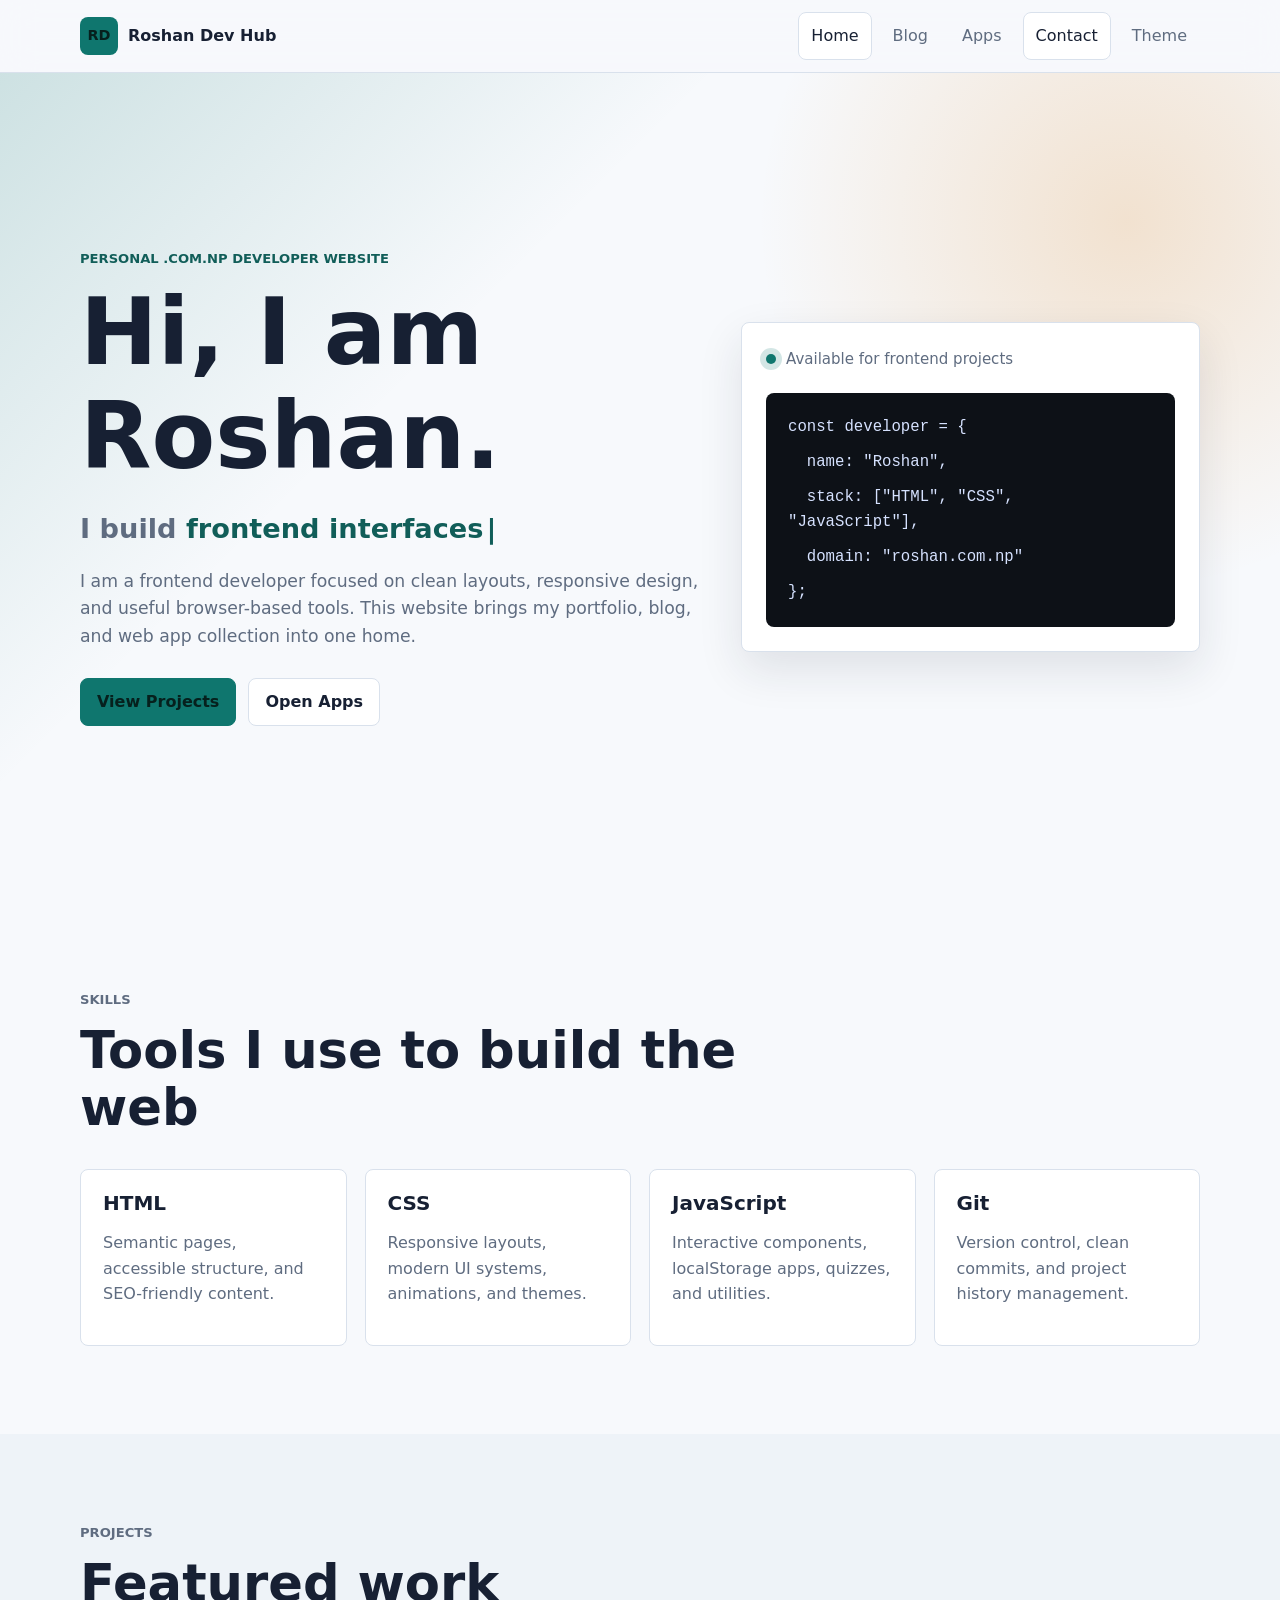
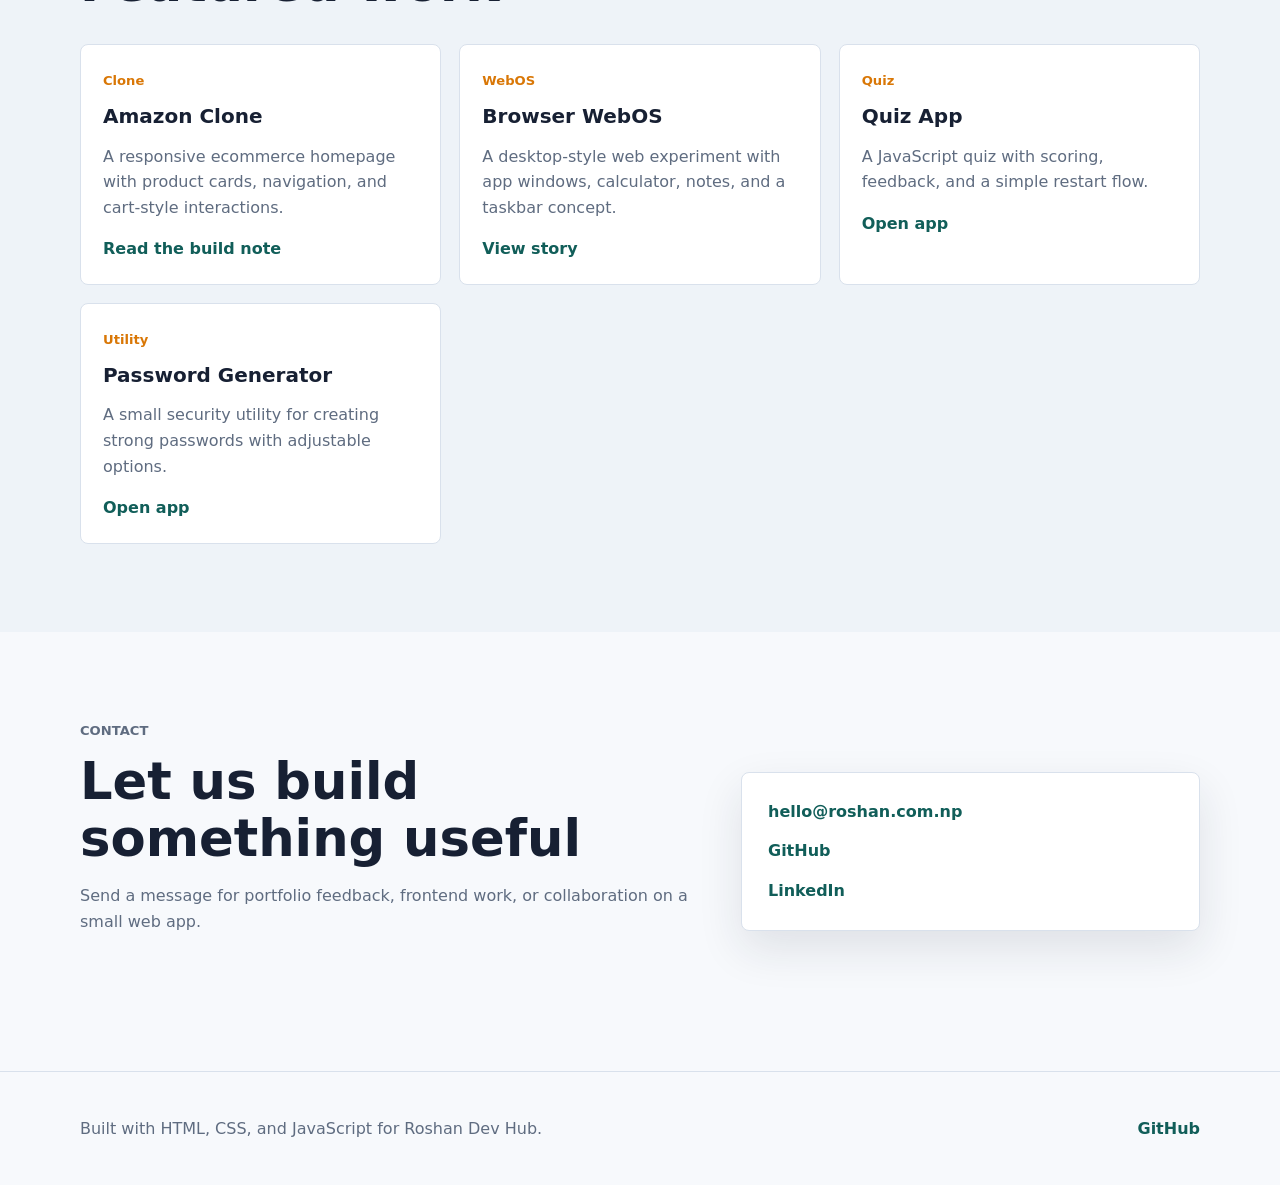
==== index.html @ 17393576 "Fix quiz answer flow" ====
<!DOCTYPE html>
<html lang="en">
<head>
  <meta charset="UTF-8">
  <meta name="viewport" content="width=device-width, initial-scale=1.0">
  <title>Roshan Dev Hub | Frontend Developer</title>
  <meta name="description" content="Roshan Dev Hub is a personal portfolio, developer blog, and mini web apps collection for a .com.np personal domain.">
  <link rel="stylesheet" href="style.css">
</head>
<body data-page="home">
  <header class="site-header">
    <nav class="nav container" aria-label="Main navigation">
      <a class="brand" href="index.html" aria-label="Roshan Dev Hub home">
        <span class="brand-mark">RD</span>
        <span>Roshan Dev Hub</span>
      </a>
      <button class="nav-toggle" type="button" aria-label="Open navigation" aria-expanded="false">Menu</button>
      <div class="nav-links" id="navLinks">
        <a href="index.html">Home</a>
        <a href="blog/index.html">Blog</a>
        <a href="apps/index.html">Apps</a>
        <a href="#contact">Contact</a>
        <button class="theme-toggle" type="button" aria-label="Toggle color theme">Theme</button>
      </div>
    </nav>
  </header>

  <main>
    <section class="hero section">
      <div class="container hero-grid">
        <div class="hero-copy reveal">
          <p class="eyebrow">Personal .com.np developer website</p>
          <h1>Hi, I am Roshan.</h1>
          <p class="hero-title">I build <span class="typing-text" data-words="frontend interfaces,JavaScript projects,mini web apps,developer tools"></span></p>
          <p class="hero-intro">
            I am a frontend developer focused on clean layouts, responsive design, and useful browser-based tools. This website brings my portfolio, blog, and web app collection into one home.
          </p>
          <div class="hero-actions">
            <a class="button primary" href="#projects">View Projects</a>
            <a class="button secondary" href="apps/index.html">Open Apps</a>
          </div>
        </div>
        <div class="profile-panel reveal" aria-label="Developer profile summary">
          <div class="status-row">
            <span class="status-dot"></span>
            Available for frontend projects
          </div>
          <div class="code-card">
            <span>const developer = {</span>
            <span>&nbsp;&nbsp;name: "Roshan",</span>
            <span>&nbsp;&nbsp;stack: ["HTML", "CSS", "JavaScript"],</span>
            <span>&nbsp;&nbsp;domain: "roshan.com.np"</span>
            <span>};</span>
          </div>
        </div>
      </div>
    </section>

    <section class="section" id="skills">
      <div class="container">
        <div class="section-heading reveal">
          <p class="eyebrow">Skills</p>
          <h2>Tools I use to build the web</h2>
        </div>
        <div class="skills-grid">
          <article class="skill-card reveal">
            <h3>HTML</h3>
            <p>Semantic pages, accessible structure, and SEO-friendly content.</p>
          </article>
          <article class="skill-card reveal">
            <h3>CSS</h3>
            <p>Responsive layouts, modern UI systems, animations, and themes.</p>
          </article>
          <article class="skill-card reveal">
            <h3>JavaScript</h3>
            <p>Interactive components, localStorage apps, quizzes, and utilities.</p>
          </article>
          <article class="skill-card reveal">
            <h3>Git</h3>
            <p>Version control, clean commits, and project history management.</p>
          </article>
        </div>
      </div>
    </section>

    <section class="section muted" id="projects">
      <div class="container">
        <div class="section-heading reveal">
          <p class="eyebrow">Projects</p>
          <h2>Featured work</h2>
        </div>
        <div class="card-grid">
          <article class="project-card reveal">
            <span class="project-tag">Clone</span>
            <h3>Amazon Clone</h3>
            <p>A responsive ecommerce homepage with product cards, navigation, and cart-style interactions.</p>
            <a href="blog/building-my-amazon-clone.html">Read the build note</a>
          </article>
          <article class="project-card reveal">
            <span class="project-tag">WebOS</span>
            <h3>Browser WebOS</h3>
            <p>A desktop-style web experiment with app windows, calculator, notes, and a taskbar concept.</p>
            <a href="blog/my-first-webos-project.html">View story</a>
          </article>
          <article class="project-card reveal">
            <span class="project-tag">Quiz</span>
            <h3>Quiz App</h3>
            <p>A JavaScript quiz with scoring, feedback, and a simple restart flow.</p>
            <a href="apps/quiz.html">Open app</a>
          </article>
          <article class="project-card reveal">
            <span class="project-tag">Utility</span>
            <h3>Password Generator</h3>
            <p>A small security utility for creating strong passwords with adjustable options.</p>
            <a href="apps/password.html">Open app</a>
          </article>
        </div>
      </div>
    </section>

    <section class="section" id="contact">
      <div class="container contact-layout">
        <div class="section-heading reveal">
          <p class="eyebrow">Contact</p>
          <h2>Let us build something useful</h2>
          <p>Send a message for portfolio feedback, frontend work, or collaboration on a small web app.</p>
        </div>
        <div class="contact-card reveal">
          <a href="mailto:hello@roshan.com.np">hello@roshan.com.np</a>
          <a href="https://github.com/" target="_blank" rel="noreferrer">GitHub</a>
          <a href="https://www.linkedin.com/" target="_blank" rel="noreferrer">LinkedIn</a>
        </div>
      </div>
    </section>
  </main>

  <footer class="site-footer">
    <div class="container footer-inner">
      <p>Built with HTML, CSS, and JavaScript for Roshan Dev Hub.</p>
      <a href="https://github.com/" target="_blank" rel="noreferrer">GitHub</a>
    </div>
  </footer>

  <script src="script.js"></script>
</body>
</html>
---- style.css ----
:root {
  --bg: #f7f9fc;
  --surface: #ffffff;
  --surface-2: #eef3f8;
  --text: #172033;
  --muted: #5f6c80;
  --border: #d9e1ec;
  --primary: #0f766e;
  --primary-strong: #115e59;
  --accent: #d97706;
  --shadow: 0 18px 45px rgba(23, 32, 51, 0.11);
  --radius: 8px;
  --max-width: 1120px;
}

[data-theme="dark"] {
  --bg: #10151c;
  --surface: #151c26;
  --surface-2: #1d2633;
  --text: #f4f7fb;
  --muted: #a7b3c4;
  --border: #2b3746;
  --primary: #2dd4bf;
  --primary-strong: #5eead4;
  --accent: #f59e0b;
  --shadow: 0 18px 45px rgba(0, 0, 0, 0.32);
}

* {
  box-sizing: border-box;
}

html {
  scroll-behavior: smooth;
}

body {
  margin: 0;
  background: var(--bg);
  color: var(--text);
  font-family: Inter, ui-sans-serif, system-ui, -apple-system, BlinkMacSystemFont, "Segoe UI", Arial, sans-serif;
  line-height: 1.6;
}

a {
  color: inherit;
  text-decoration: none;
}

button,
input,
textarea,
select {
  font: inherit;
}

.container {
  width: min(100% - 32px, var(--max-width));
  margin-inline: auto;
}

.site-header {
  position: sticky;
  top: 0;
  z-index: 20;
  background: color-mix(in srgb, var(--bg) 86%, transparent);
  border-bottom: 1px solid var(--border);
  backdrop-filter: blur(16px);
}

.nav {
  min-height: 72px;
  display: flex;
  align-items: center;
  justify-content: space-between;
  gap: 24px;
}

.brand,
.nav-links,
.footer-inner,
.hero-actions,
.status-row,
.app-actions {
  display: flex;
  align-items: center;
}

.brand {
  gap: 10px;
  font-weight: 800;
}

.brand-mark {
  display: grid;
  place-items: center;
  width: 38px;
  height: 38px;
  border-radius: var(--radius);
  background: var(--primary);
  color: #06201d;
  font-size: 0.9rem;
}

.nav-links {
  gap: 8px;
}

.nav-links a,
.theme-toggle,
.nav-toggle {
  border: 1px solid transparent;
  border-radius: var(--radius);
  background: transparent;
  color: var(--muted);
  padding: 10px 12px;
  cursor: pointer;
}

.nav-links a:hover,
.theme-toggle:hover,
.nav-toggle:hover,
.nav-links a.active {
  border-color: var(--border);
  color: var(--text);
  background: var(--surface);
}

.nav-toggle {
  display: none;
}

.section {
  padding: 88px 0;
}

.hero {
  min-height: calc(100vh - 72px);
  display: grid;
  align-items: center;
  background:
    linear-gradient(135deg, color-mix(in srgb, var(--primary) 18%, transparent), transparent 34%),
    radial-gradient(circle at 88% 18%, color-mix(in srgb, var(--accent) 18%, transparent), transparent 28%);
}

.hero-grid,
.contact-layout {
  display: grid;
  grid-template-columns: 1.15fr 0.85fr;
  gap: 40px;
  align-items: center;
}

.eyebrow {
  margin: 0 0 12px;
  color: var(--primary-strong);
  font-size: 0.82rem;
  font-weight: 800;
  letter-spacing: 0;
  text-transform: uppercase;
}

h1,
h2,
h3,
p {
  overflow-wrap: anywhere;
}

h1,
h2,
h3 {
  margin: 0;
  line-height: 1.12;
}

h1 {
  max-width: 760px;
  font-size: clamp(3rem, 8vw, 5.8rem);
}

h2 {
  font-size: clamp(2rem, 4vw, 3.2rem);
}

h3 {
  font-size: 1.25rem;
}

.hero-title {
  min-height: 42px;
  margin: 18px 0 0;
  color: var(--muted);
  font-size: clamp(1.25rem, 3vw, 1.7rem);
  font-weight: 700;
}

.typing-text {
  color: var(--primary-strong);
}

.typing-text::after {
  content: "|";
  margin-left: 3px;
  animation: blink 0.8s infinite;
}

.hero-intro,
.section-heading p,
.project-card p,
.skill-card p,
.post-card p,
.app-card p,
.article-body p,
.tool-panel p {
  color: var(--muted);
}

.hero-intro {
  max-width: 650px;
  font-size: 1.08rem;
}

.hero-actions,
.app-actions {
  flex-wrap: wrap;
  gap: 12px;
  margin-top: 28px;
}

.button,
.app-button {
  display: inline-flex;
  align-items: center;
  justify-content: center;
  min-height: 44px;
  border: 1px solid var(--border);
  border-radius: var(--radius);
  padding: 10px 16px;
  font-weight: 800;
  cursor: pointer;
  transition: transform 180ms ease, border-color 180ms ease, background 180ms ease;
}

.button:hover,
.app-button:hover {
  transform: translateY(-2px);
}

.app-button:disabled {
  cursor: not-allowed;
  opacity: 0.58;
  transform: none;
}

.primary,
.app-button.primary {
  border-color: var(--primary);
  background: var(--primary);
  color: #06201d;
}

.secondary,
.app-button.secondary {
  background: var(--surface);
}

.profile-panel,
.contact-card,
.tool-panel {
  border: 1px solid var(--border);
  border-radius: var(--radius);
  background: var(--surface);
  box-shadow: var(--shadow);
}

.profile-panel {
  padding: 24px;
}

.status-row {
  gap: 10px;
  color: var(--muted);
  font-size: 0.94rem;
}

.status-dot {
  width: 10px;
  height: 10px;
  border-radius: 50%;
  background: var(--primary);
  box-shadow: 0 0 0 6px color-mix(in srgb, var(--primary) 18%, transparent);
}

.code-card {
  display: grid;
  gap: 10px;
  margin-top: 22px;
  padding: 22px;
  border-radius: var(--radius);
  background: #0d1117;
  color: #d6e2ff;
  font-family: "Cascadia Code", Consolas, monospace;
  font-size: clamp(0.82rem, 2vw, 0.98rem);
  overflow-x: auto;
}

.muted {
  background: var(--surface-2);
}

.section-heading {
  max-width: 760px;
  margin-bottom: 32px;
}

.skills-grid,
.card-grid,
.blog-grid,
.apps-grid {
  display: grid;
  grid-template-columns: repeat(4, 1fr);
  gap: 18px;
}

.card-grid,
.blog-grid,
.apps-grid {
  grid-template-columns: repeat(3, 1fr);
}

.skill-card,
.project-card,
.post-card,
.app-card {
  min-height: 100%;
  border: 1px solid var(--border);
  border-radius: var(--radius);
  background: var(--surface);
  padding: 22px;
  transition: transform 180ms ease, box-shadow 180ms ease;
}

.skill-card:hover,
.project-card:hover,
.post-card:hover,
.app-card:hover {
  transform: translateY(-4px);
  box-shadow: var(--shadow);
}

.project-tag,
.post-meta,
.app-meta {
  display: inline-flex;
  margin-bottom: 14px;
  color: var(--accent);
  font-size: 0.82rem;
  font-weight: 800;
}

.project-card a,
.post-card a,
.app-card a,
.contact-card a,
.article-body a {
  color: var(--primary-strong);
  font-weight: 800;
}

.contact-card {
  display: grid;
  gap: 14px;
  padding: 26px;
}

.site-footer {
  border-top: 1px solid var(--border);
  padding: 28px 0;
}

.footer-inner {
  justify-content: space-between;
  gap: 16px;
  color: var(--muted);
}

.footer-inner a {
  color: var(--primary-strong);
  font-weight: 800;
}

.page-hero {
  padding: 76px 0 44px;
}

.page-hero p {
  max-width: 720px;
  color: var(--muted);
}

.article {
  max-width: 780px;
  margin: 0 auto;
  padding: 54px 0 88px;
}

.article-body {
  border: 1px solid var(--border);
  border-radius: var(--radius);
  background: var(--surface);
  padding: clamp(22px, 5vw, 44px);
}

.article-body h2 {
  margin-top: 34px;
  font-size: 1.6rem;
}

.tool-shell {
  padding: 54px 0 88px;
}

.tool-panel {
  max-width: 680px;
  margin: 0 auto;
  padding: clamp(20px, 4vw, 30px);
}

.field-grid,
.option-grid {
  display: grid;
  gap: 14px;
}

.field-grid {
  margin-top: 20px;
}

label {
  display: grid;
  gap: 7px;
  color: var(--muted);
  font-weight: 700;
}

input,
textarea,
select {
  width: 100%;
  border: 1px solid var(--border);
  border-radius: var(--radius);
  background: var(--bg);
  color: var(--text);
  padding: 12px 14px;
}

textarea {
  min-height: 260px;
  resize: vertical;
}

.calculator-display,
.password-output,
.quiz-question {
  min-height: 58px;
  border: 1px solid var(--border);
  border-radius: var(--radius);
  background: var(--bg);
  padding: 15px;
  color: var(--text);
  font-size: 1.2rem;
  font-weight: 800;
  overflow-wrap: anywhere;
}

.calculator-grid {
  display: grid;
  grid-template-columns: repeat(4, 1fr);
  gap: 10px;
  margin-top: 14px;
}

.calculator-grid button,
.quiz-options button {
  min-height: 48px;
  border: 1px solid var(--border);
  border-radius: var(--radius);
  background: var(--surface-2);
  color: var(--text);
  cursor: pointer;
  font-weight: 800;
}

.calculator-grid button:hover,
.quiz-options button:hover {
  border-color: var(--primary);
}

.quiz-options {
  display: grid;
  gap: 10px;
  margin-top: 18px;
}

.result-line {
  min-height: 30px;
  color: var(--primary-strong);
  font-weight: 800;
}

.option-grid {
  grid-template-columns: repeat(2, 1fr);
}

.check-row {
  display: flex;
  grid-template-columns: none;
  align-items: center;
  gap: 10px;
  color: var(--text);
}

.check-row input {
  width: 18px;
  height: 18px;
}

.reveal {
  opacity: 0;
  transform: translateY(18px);
  transition: opacity 520ms ease, transform 520ms ease;
}

.reveal.visible {
  opacity: 1;
  transform: translateY(0);
}

@keyframes blink {
  50% {
    opacity: 0;
  }
}

@media (max-width: 900px) {
  .hero-grid,
  .contact-layout {
    grid-template-columns: 1fr;
  }

  .skills-grid,
  .card-grid,
  .blog-grid,
  .apps-grid {
    grid-template-columns: repeat(2, 1fr);
  }
}

@media (max-width: 720px) {
  .nav {
    min-height: 64px;
  }

  .nav-toggle {
    display: inline-flex;
  }

  .nav-links {
    position: absolute;
    inset: 64px 16px auto 16px;
    display: none;
    flex-direction: column;
    align-items: stretch;
    border: 1px solid var(--border);
    border-radius: var(--radius);
    background: var(--surface);
    padding: 10px;
    box-shadow: var(--shadow);
  }

  .nav-links.open {
    display: flex;
  }

  .section {
    padding: 64px 0;
  }

  .hero {
    min-height: auto;
  }

  .skills-grid,
  .card-grid,
  .blog-grid,
  .apps-grid,
  .option-grid {
    grid-template-columns: 1fr;
  }

  .footer-inner {
    align-items: flex-start;
    flex-direction: column;
  }

  .calculator-grid {
    gap: 8px;
  }
}
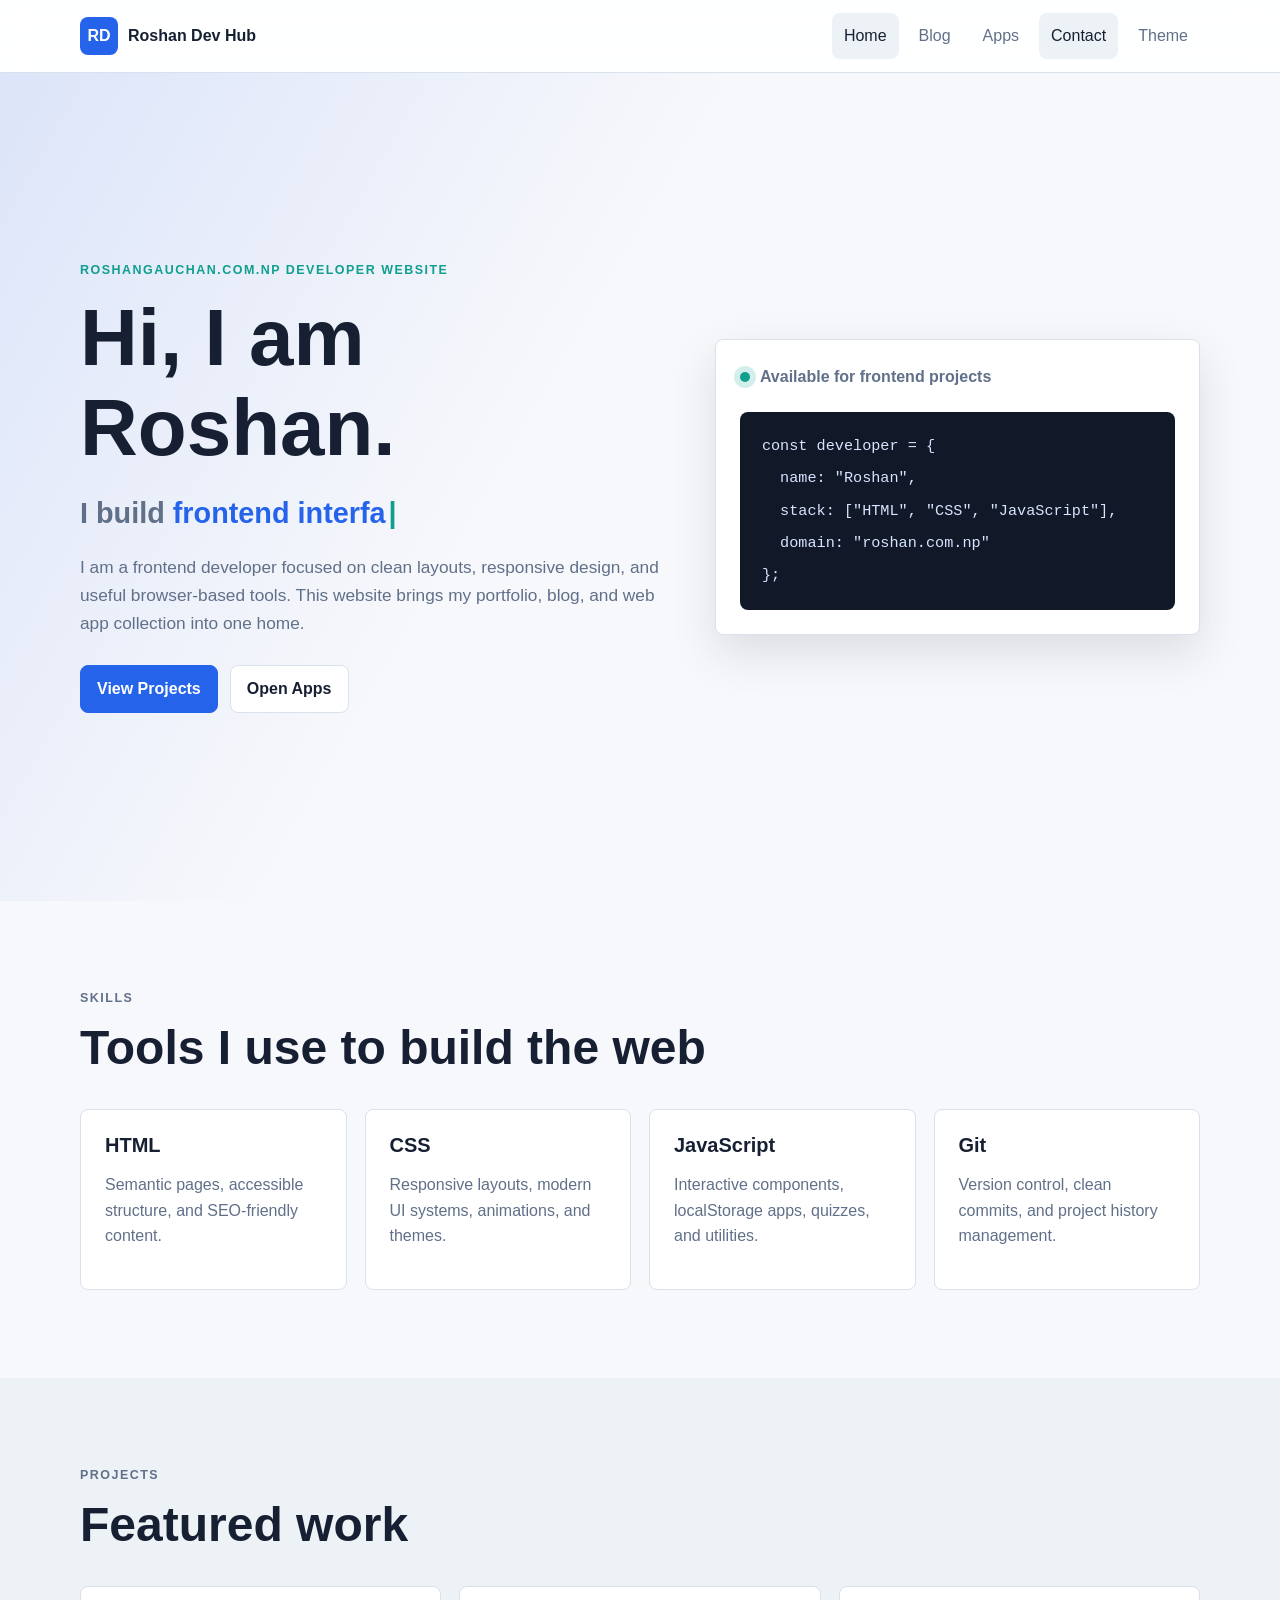
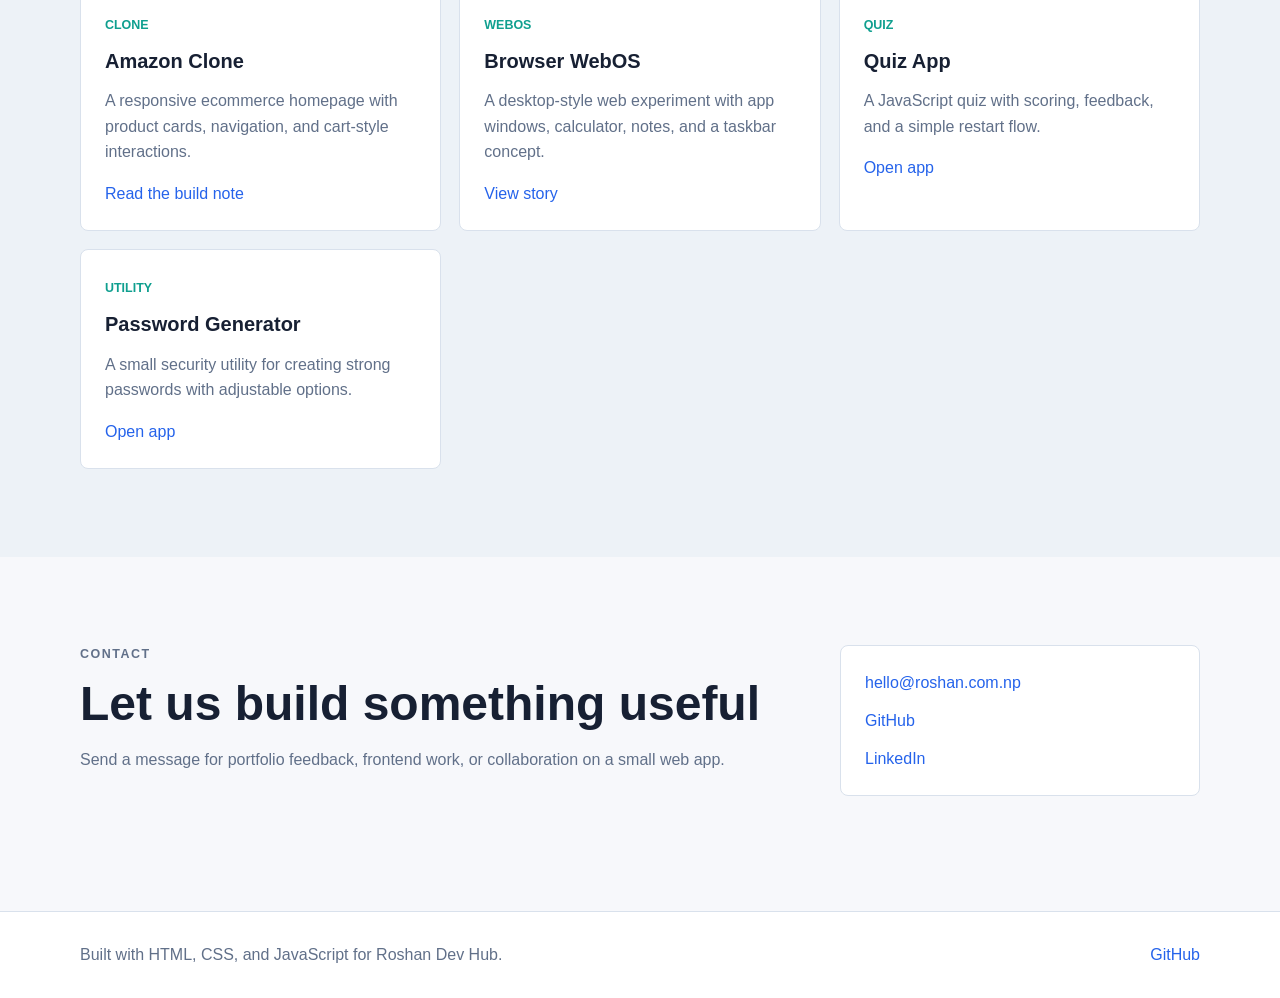
==== commit 1306d948: "small update" ====
--- a/index.html
+++ b/index.html
@@ -3,7 +3,7 @@
 <head>
   <meta charset="UTF-8">
   <meta name="viewport" content="width=device-width, initial-scale=1.0">
-  <title>Roshan Dev Hub | Frontend Developer</title>
+  <title>RoshanGauchan</title>
   <meta name="description" content="Roshan Dev Hub is a personal portfolio, developer blog, and mini web apps collection for a .com.np personal domain.">
   <link rel="stylesheet" href="style.css">
 </head>
@@ -29,7 +29,7 @@
     <section class="hero section">
       <div class="container hero-grid">
         <div class="hero-copy reveal">
-          <p class="eyebrow">Personal .com.np developer website</p>
+          <p class="eyebrow">roshangauchan.com.np developer website</p>
           <h1>Hi, I am Roshan.</h1>
           <p class="hero-title">I build <span class="typing-text" data-words="frontend interfaces,JavaScript projects,mini web apps,developer tools"></span></p>
           <p class="hero-intro">
--- a/style.css
+++ b/style.css
@@ -1,29 +1,29 @@
 :root {
-  --bg: #f7f9fc;
+  color-scheme: light;
+  --bg: #f7f8fb;
   --surface: #ffffff;
-  --surface-2: #eef3f8;
+  --surface-soft: #edf2f7;
   --text: #172033;
-  --muted: #5f6c80;
-  --border: #d9e1ec;
-  --primary: #0f766e;
-  --primary-strong: #115e59;
-  --accent: #d97706;
-  --shadow: 0 18px 45px rgba(23, 32, 51, 0.11);
-  --radius: 8px;
-  --max-width: 1120px;
-}
-
-[data-theme="dark"] {
-  --bg: #10151c;
-  --surface: #151c26;
-  --surface-2: #1d2633;
-  --text: #f4f7fb;
-  --muted: #a7b3c4;
-  --border: #2b3746;
-  --primary: #2dd4bf;
-  --primary-strong: #5eead4;
-  --accent: #f59e0b;
-  --shadow: 0 18px 45px rgba(0, 0, 0, 0.32);
+  --muted: #617089;
+  --line: #d9e1ec;
+  --primary: #2563eb;
+  --primary-strong: #1d4ed8;
+  --accent: #0f9f8f;
+  --shadow: 0 18px 45px rgba(23, 32, 51, 0.12);
+}
+
+:root[data-theme="dark"] {
+  color-scheme: dark;
+  --bg: #101621;
+  --surface: #172033;
+  --surface-soft: #202b3d;
+  --text: #eef4ff;
+  --muted: #a9b6ca;
+  --line: #304058;
+  --primary: #7aa2ff;
+  --primary-strong: #9bb9ff;
+  --accent: #55d6c6;
+  --shadow: 0 18px 45px rgba(0, 0, 0, 0.3);
 }
 
 * {
@@ -36,36 +36,39 @@
 
 body {
   margin: 0;
+  font-family: Arial, Helvetica, sans-serif;
   background: var(--bg);
   color: var(--text);
-  font-family: Inter, ui-sans-serif, system-ui, -apple-system, BlinkMacSystemFont, "Segoe UI", Arial, sans-serif;
   line-height: 1.6;
 }
 
 a {
-  color: inherit;
+  color: var(--primary);
   text-decoration: none;
+}
+
+a:hover {
+  color: var(--primary-strong);
 }
 
 button,
 input,
-textarea,
-select {
+textarea {
   font: inherit;
 }
 
 .container {
-  width: min(100% - 32px, var(--max-width));
-  margin-inline: auto;
+  width: min(1120px, calc(100% - 32px));
+  margin: 0 auto;
 }
 
 .site-header {
   position: sticky;
   top: 0;
-  z-index: 20;
-  background: color-mix(in srgb, var(--bg) 86%, transparent);
-  border-bottom: 1px solid var(--border);
-  backdrop-filter: blur(16px);
+  z-index: 10;
+  background: color-mix(in srgb, var(--surface) 88%, transparent);
+  border-bottom: 1px solid var(--line);
+  backdrop-filter: blur(14px);
 }
 
 .nav {
@@ -73,21 +76,14 @@
   display: flex;
   align-items: center;
   justify-content: space-between;
-  gap: 24px;
-}
-
-.brand,
-.nav-links,
-.footer-inner,
-.hero-actions,
-.status-row,
-.app-actions {
-  display: flex;
-  align-items: center;
+  gap: 18px;
 }
 
 .brand {
+  display: inline-flex;
+  align-items: center;
   gap: 10px;
+  color: var(--text);
   font-weight: 800;
 }
 
@@ -96,67 +92,72 @@
   place-items: center;
   width: 38px;
   height: 38px;
-  border-radius: var(--radius);
+  border-radius: 8px;
   background: var(--primary);
-  color: #06201d;
-  font-size: 0.9rem;
+  color: #ffffff;
+  letter-spacing: 0;
 }
 
 .nav-links {
+  display: flex;
+  align-items: center;
   gap: 8px;
 }
 
 .nav-links a,
 .theme-toggle,
 .nav-toggle {
-  border: 1px solid transparent;
-  border-radius: var(--radius);
+  border: 0;
+  border-radius: 8px;
   background: transparent;
   color: var(--muted);
+  cursor: pointer;
   padding: 10px 12px;
-  cursor: pointer;
-}
-
+}
+
+.nav-links a.active,
 .nav-links a:hover,
 .theme-toggle:hover,
-.nav-toggle:hover,
-.nav-links a.active {
-  border-color: var(--border);
-  color: var(--text);
-  background: var(--surface);
+.nav-toggle:hover {
+  background: var(--surface-soft);
+  color: var(--text);
 }
 
 .nav-toggle {
   display: none;
+  border: 1px solid var(--line);
 }
 
 .section {
   padding: 88px 0;
 }
 
+.muted {
+  background: var(--surface-soft);
+}
+
 .hero {
   min-height: calc(100vh - 72px);
-  display: grid;
+  display: flex;
   align-items: center;
   background:
-    linear-gradient(135deg, color-mix(in srgb, var(--primary) 18%, transparent), transparent 34%),
-    radial-gradient(circle at 88% 18%, color-mix(in srgb, var(--accent) 18%, transparent), transparent 28%);
-}
-
-.hero-grid,
-.contact-layout {
-  display: grid;
-  grid-template-columns: 1.15fr 0.85fr;
-  gap: 40px;
+    linear-gradient(120deg, color-mix(in srgb, var(--primary) 13%, transparent), transparent 42%),
+    var(--bg);
+}
+
+.hero-grid {
+  display: grid;
+  grid-template-columns: minmax(0, 1.1fr) minmax(300px, 0.9fr);
+  gap: 42px;
   align-items: center;
 }
 
 .eyebrow {
   margin: 0 0 12px;
-  color: var(--primary-strong);
-  font-size: 0.82rem;
-  font-weight: 800;
-  letter-spacing: 0;
+  color: var(--accent);
+  font-size: 0.78rem;
+  font-weight: 800;
+  letter-spacing: 0.12em;
   text-transform: uppercase;
 }
 
@@ -175,12 +176,11 @@
 }
 
 h1 {
-  max-width: 760px;
-  font-size: clamp(3rem, 8vw, 5.8rem);
+  font-size: clamp(2.4rem, 7vw, 5rem);
 }
 
 h2 {
-  font-size: clamp(2rem, 4vw, 3.2rem);
+  font-size: clamp(1.8rem, 4vw, 3rem);
 }
 
 h3 {
@@ -188,41 +188,42 @@
 }
 
 .hero-title {
-  min-height: 42px;
-  margin: 18px 0 0;
+  margin: 18px 0;
   color: var(--muted);
-  font-size: clamp(1.25rem, 3vw, 1.7rem);
+  font-size: clamp(1.2rem, 3vw, 1.8rem);
   font-weight: 700;
 }
 
 .typing-text {
-  color: var(--primary-strong);
+  color: var(--primary);
 }
 
 .typing-text::after {
   content: "|";
   margin-left: 3px;
-  animation: blink 0.8s infinite;
+  color: var(--accent);
 }
 
 .hero-intro,
 .section-heading p,
+.page-hero p,
 .project-card p,
 .skill-card p,
 .post-card p,
 .app-card p,
-.article-body p,
-.tool-panel p {
+.tool-panel p,
+.article-body p {
   color: var(--muted);
 }
 
 .hero-intro {
-  max-width: 650px;
+  max-width: 62ch;
   font-size: 1.08rem;
 }
 
 .hero-actions,
 .app-actions {
+  display: flex;
   flex-wrap: wrap;
   gap: 12px;
   margin-top: 28px;
@@ -234,42 +235,33 @@
   align-items: center;
   justify-content: center;
   min-height: 44px;
-  border: 1px solid var(--border);
-  border-radius: var(--radius);
+  border: 1px solid var(--line);
+  border-radius: 8px;
+  cursor: pointer;
+  font-weight: 800;
   padding: 10px 16px;
-  font-weight: 800;
-  cursor: pointer;
-  transition: transform 180ms ease, border-color 180ms ease, background 180ms ease;
-}
-
-.button:hover,
-.app-button:hover {
-  transform: translateY(-2px);
-}
-
-.app-button:disabled {
-  cursor: not-allowed;
-  opacity: 0.58;
-  transform: none;
 }
 
 .primary,
+.button.primary,
 .app-button.primary {
   border-color: var(--primary);
   background: var(--primary);
-  color: #06201d;
+  color: #ffffff;
 }
 
 .secondary,
+.button.secondary,
 .app-button.secondary {
   background: var(--surface);
+  color: var(--text);
 }
 
 .profile-panel,
-.contact-card,
-.tool-panel {
-  border: 1px solid var(--border);
-  border-radius: var(--radius);
+.tool-panel,
+.article-body {
+  border: 1px solid var(--line);
+  border-radius: 8px;
   background: var(--surface);
   box-shadow: var(--shadow);
 }
@@ -279,39 +271,37 @@
 }
 
 .status-row {
+  display: flex;
+  align-items: center;
   gap: 10px;
   color: var(--muted);
-  font-size: 0.94rem;
+  font-weight: 700;
 }
 
 .status-dot {
   width: 10px;
   height: 10px;
   border-radius: 50%;
-  background: var(--primary);
-  box-shadow: 0 0 0 6px color-mix(in srgb, var(--primary) 18%, transparent);
+  background: var(--accent);
+  box-shadow: 0 0 0 6px color-mix(in srgb, var(--accent) 18%, transparent);
 }
 
 .code-card {
   display: grid;
-  gap: 10px;
+  gap: 8px;
   margin-top: 22px;
+  border-radius: 8px;
+  background: #111827;
+  color: #d7e4ff;
+  overflow-x: auto;
   padding: 22px;
-  border-radius: var(--radius);
-  background: #0d1117;
-  color: #d6e2ff;
-  font-family: "Cascadia Code", Consolas, monospace;
-  font-size: clamp(0.82rem, 2vw, 0.98rem);
-  overflow-x: auto;
-}
-
-.muted {
-  background: var(--surface-2);
+  font-family: Consolas, "Courier New", monospace;
+  font-size: 0.95rem;
 }
 
 .section-heading {
-  max-width: 760px;
-  margin-bottom: 32px;
+  max-width: 680px;
+  margin-bottom: 34px;
 }
 
 .skills-grid,
@@ -319,228 +309,215 @@
 .blog-grid,
 .apps-grid {
   display: grid;
-  grid-template-columns: repeat(4, 1fr);
+  grid-template-columns: repeat(4, minmax(0, 1fr));
   gap: 18px;
 }
 
 .card-grid,
 .blog-grid,
 .apps-grid {
-  grid-template-columns: repeat(3, 1fr);
-}
-
+  grid-template-columns: repeat(3, minmax(0, 1fr));
+}
+
+.project-card,
 .skill-card,
+.post-card,
+.app-card,
+.contact-card {
+  border: 1px solid var(--line);
+  border-radius: 8px;
+  background: var(--surface);
+  padding: 24px;
+}
+
 .project-card,
 .post-card,
-.app-card {
+.app-card,
+.skill-card {
   min-height: 100%;
-  border: 1px solid var(--border);
-  border-radius: var(--radius);
-  background: var(--surface);
-  padding: 22px;
-  transition: transform 180ms ease, box-shadow 180ms ease;
-}
-
-.skill-card:hover,
-.project-card:hover,
-.post-card:hover,
-.app-card:hover {
-  transform: translateY(-4px);
-  box-shadow: var(--shadow);
 }
 
 .project-tag,
 .post-meta,
 .app-meta {
-  display: inline-flex;
+  display: inline-block;
   margin-bottom: 14px;
   color: var(--accent);
-  font-size: 0.82rem;
-  font-weight: 800;
-}
-
-.project-card a,
-.post-card a,
-.app-card a,
-.contact-card a,
-.article-body a {
-  color: var(--primary-strong);
-  font-weight: 800;
+  font-size: 0.78rem;
+  font-weight: 800;
+  text-transform: uppercase;
+}
+
+.contact-layout {
+  display: grid;
+  grid-template-columns: minmax(0, 1fr) minmax(260px, 360px);
+  gap: 28px;
+  align-items: start;
 }
 
 .contact-card {
   display: grid;
-  gap: 14px;
-  padding: 26px;
+  gap: 12px;
 }
 
 .site-footer {
-  border-top: 1px solid var(--border);
-  padding: 28px 0;
+  border-top: 1px solid var(--line);
+  background: var(--surface);
 }
 
 .footer-inner {
+  min-height: 86px;
+  display: flex;
+  align-items: center;
   justify-content: space-between;
   gap: 16px;
   color: var(--muted);
 }
 
-.footer-inner a {
-  color: var(--primary-strong);
-  font-weight: 800;
-}
-
 .page-hero {
-  padding: 76px 0 44px;
-}
-
-.page-hero p {
-  max-width: 720px;
-  color: var(--muted);
+  padding: 86px 0 56px;
+  background: var(--surface);
+  border-bottom: 1px solid var(--line);
+}
+
+.page-hero .container {
+  max-width: 820px;
+}
+
+.tool-shell {
+  min-height: calc(100vh - 72px);
+  display: grid;
+  place-items: center;
+  padding-top: 48px;
+  padding-bottom: 48px;
+}
+
+.tool-panel {
+  width: min(680px, 100%);
+  padding: 28px;
+}
+
+.calculator-display,
+.password-output {
+  min-height: 58px;
+  display: flex;
+  align-items: center;
+  justify-content: flex-end;
+  margin: 22px 0;
+  border: 1px solid var(--line);
+  border-radius: 8px;
+  background: var(--surface-soft);
+  color: var(--text);
+  overflow-wrap: anywhere;
+  padding: 14px 16px;
+  font-size: 1.5rem;
+  font-weight: 800;
+}
+
+.calculator-grid {
+  display: grid;
+  grid-template-columns: repeat(4, minmax(0, 1fr));
+  gap: 10px;
+}
+
+.calculator-grid button {
+  min-height: 48px;
+  border: 1px solid var(--line);
+  border-radius: 8px;
+  background: var(--surface-soft);
+  color: var(--text);
+  cursor: pointer;
+  font-weight: 800;
+}
+
+.calculator-grid .primary {
+  grid-column: span 4;
+}
+
+.field-grid {
+  display: grid;
+  gap: 14px;
+  margin-top: 22px;
+}
+
+textarea,
+input[type="number"] {
+  width: 100%;
+  border: 1px solid var(--line);
+  border-radius: 8px;
+  background: var(--surface-soft);
+  color: var(--text);
+  padding: 12px 14px;
+}
+
+textarea {
+  min-height: 220px;
+  resize: vertical;
+}
+
+.option-grid,
+.quiz-options {
+  display: grid;
+  gap: 10px;
+}
+
+.check-row {
+  display: flex;
+  align-items: center;
+  gap: 10px;
+}
+
+.quiz-question {
+  margin: 22px 0 16px;
+  font-size: 1.25rem;
+  font-weight: 800;
+}
+
+.quiz-options button {
+  border: 1px solid var(--line);
+  border-radius: 8px;
+  background: var(--surface-soft);
+  color: var(--text);
+  cursor: pointer;
+  padding: 12px 14px;
+  text-align: left;
+}
+
+.quiz-options button:hover,
+.calculator-grid button:hover {
+  border-color: var(--primary);
+}
+
+.result-line {
+  min-height: 28px;
+  margin: 16px 0 0;
+  font-weight: 700;
 }
 
 .article {
-  max-width: 780px;
+  padding: 54px 16px;
+}
+
+.article-body {
+  max-width: 760px;
   margin: 0 auto;
-  padding: 54px 0 88px;
-}
-
-.article-body {
-  border: 1px solid var(--border);
-  border-radius: var(--radius);
-  background: var(--surface);
-  padding: clamp(22px, 5vw, 44px);
+  padding: 34px;
 }
 
 .article-body h2 {
-  margin-top: 34px;
-  font-size: 1.6rem;
-}
-
-.tool-shell {
-  padding: 54px 0 88px;
-}
-
-.tool-panel {
-  max-width: 680px;
-  margin: 0 auto;
-  padding: clamp(20px, 4vw, 30px);
-}
-
-.field-grid,
-.option-grid {
-  display: grid;
-  gap: 14px;
-}
-
-.field-grid {
-  margin-top: 20px;
-}
-
-label {
-  display: grid;
-  gap: 7px;
-  color: var(--muted);
-  font-weight: 700;
-}
-
-input,
-textarea,
-select {
-  width: 100%;
-  border: 1px solid var(--border);
-  border-radius: var(--radius);
-  background: var(--bg);
-  color: var(--text);
-  padding: 12px 14px;
-}
-
-textarea {
-  min-height: 260px;
-  resize: vertical;
-}
-
-.calculator-display,
-.password-output,
-.quiz-question {
-  min-height: 58px;
-  border: 1px solid var(--border);
-  border-radius: var(--radius);
-  background: var(--bg);
-  padding: 15px;
-  color: var(--text);
-  font-size: 1.2rem;
-  font-weight: 800;
-  overflow-wrap: anywhere;
-}
-
-.calculator-grid {
-  display: grid;
-  grid-template-columns: repeat(4, 1fr);
-  gap: 10px;
-  margin-top: 14px;
-}
-
-.calculator-grid button,
-.quiz-options button {
-  min-height: 48px;
-  border: 1px solid var(--border);
-  border-radius: var(--radius);
-  background: var(--surface-2);
-  color: var(--text);
-  cursor: pointer;
-  font-weight: 800;
-}
-
-.calculator-grid button:hover,
-.quiz-options button:hover {
-  border-color: var(--primary);
-}
-
-.quiz-options {
-  display: grid;
-  gap: 10px;
-  margin-top: 18px;
-}
-
-.result-line {
-  min-height: 30px;
-  color: var(--primary-strong);
-  font-weight: 800;
-}
-
-.option-grid {
-  grid-template-columns: repeat(2, 1fr);
-}
-
-.check-row {
-  display: flex;
-  grid-template-columns: none;
-  align-items: center;
-  gap: 10px;
-  color: var(--text);
-}
-
-.check-row input {
-  width: 18px;
-  height: 18px;
+  margin-top: 32px;
+  font-size: 1.55rem;
 }
 
 .reveal {
   opacity: 0;
   transform: translateY(18px);
-  transition: opacity 520ms ease, transform 520ms ease;
+  transition: opacity 0.5s ease, transform 0.5s ease;
 }
 
 .reveal.visible {
   opacity: 1;
   transform: translateY(0);
-}
-
-@keyframes blink {
-  50% {
-    opacity: 0;
-  }
 }
 
 @media (max-width: 900px) {
@@ -553,7 +530,7 @@
   .card-grid,
   .blog-grid,
   .apps-grid {
-    grid-template-columns: repeat(2, 1fr);
+    grid-template-columns: repeat(2, minmax(0, 1fr));
   }
 }
 
@@ -568,43 +545,53 @@
 
   .nav-links {
     position: absolute;
-    inset: 64px 16px auto 16px;
+    top: 64px;
+    left: 16px;
+    right: 16px;
     display: none;
     flex-direction: column;
     align-items: stretch;
-    border: 1px solid var(--border);
-    border-radius: var(--radius);
+    border: 1px solid var(--line);
+    border-radius: 8px;
     background: var(--surface);
+    box-shadow: var(--shadow);
     padding: 10px;
-    box-shadow: var(--shadow);
   }
 
   .nav-links.open {
     display: flex;
   }
 
-  .section {
-    padding: 64px 0;
+  .nav-links a,
+  .theme-toggle {
+    text-align: left;
   }
 
   .hero {
     min-height: auto;
+    padding-top: 52px;
+  }
+
+  .section {
+    padding: 58px 0;
   }
 
   .skills-grid,
   .card-grid,
   .blog-grid,
-  .apps-grid,
-  .option-grid {
+  .apps-grid {
     grid-template-columns: 1fr;
   }
 
   .footer-inner {
+    flex-direction: column;
     align-items: flex-start;
-    flex-direction: column;
-  }
-
-  .calculator-grid {
-    gap: 8px;
-  }
-}
+    justify-content: center;
+    padding: 22px 0;
+  }
+
+  .article-body,
+  .tool-panel {
+    padding: 22px;
+  }
+}
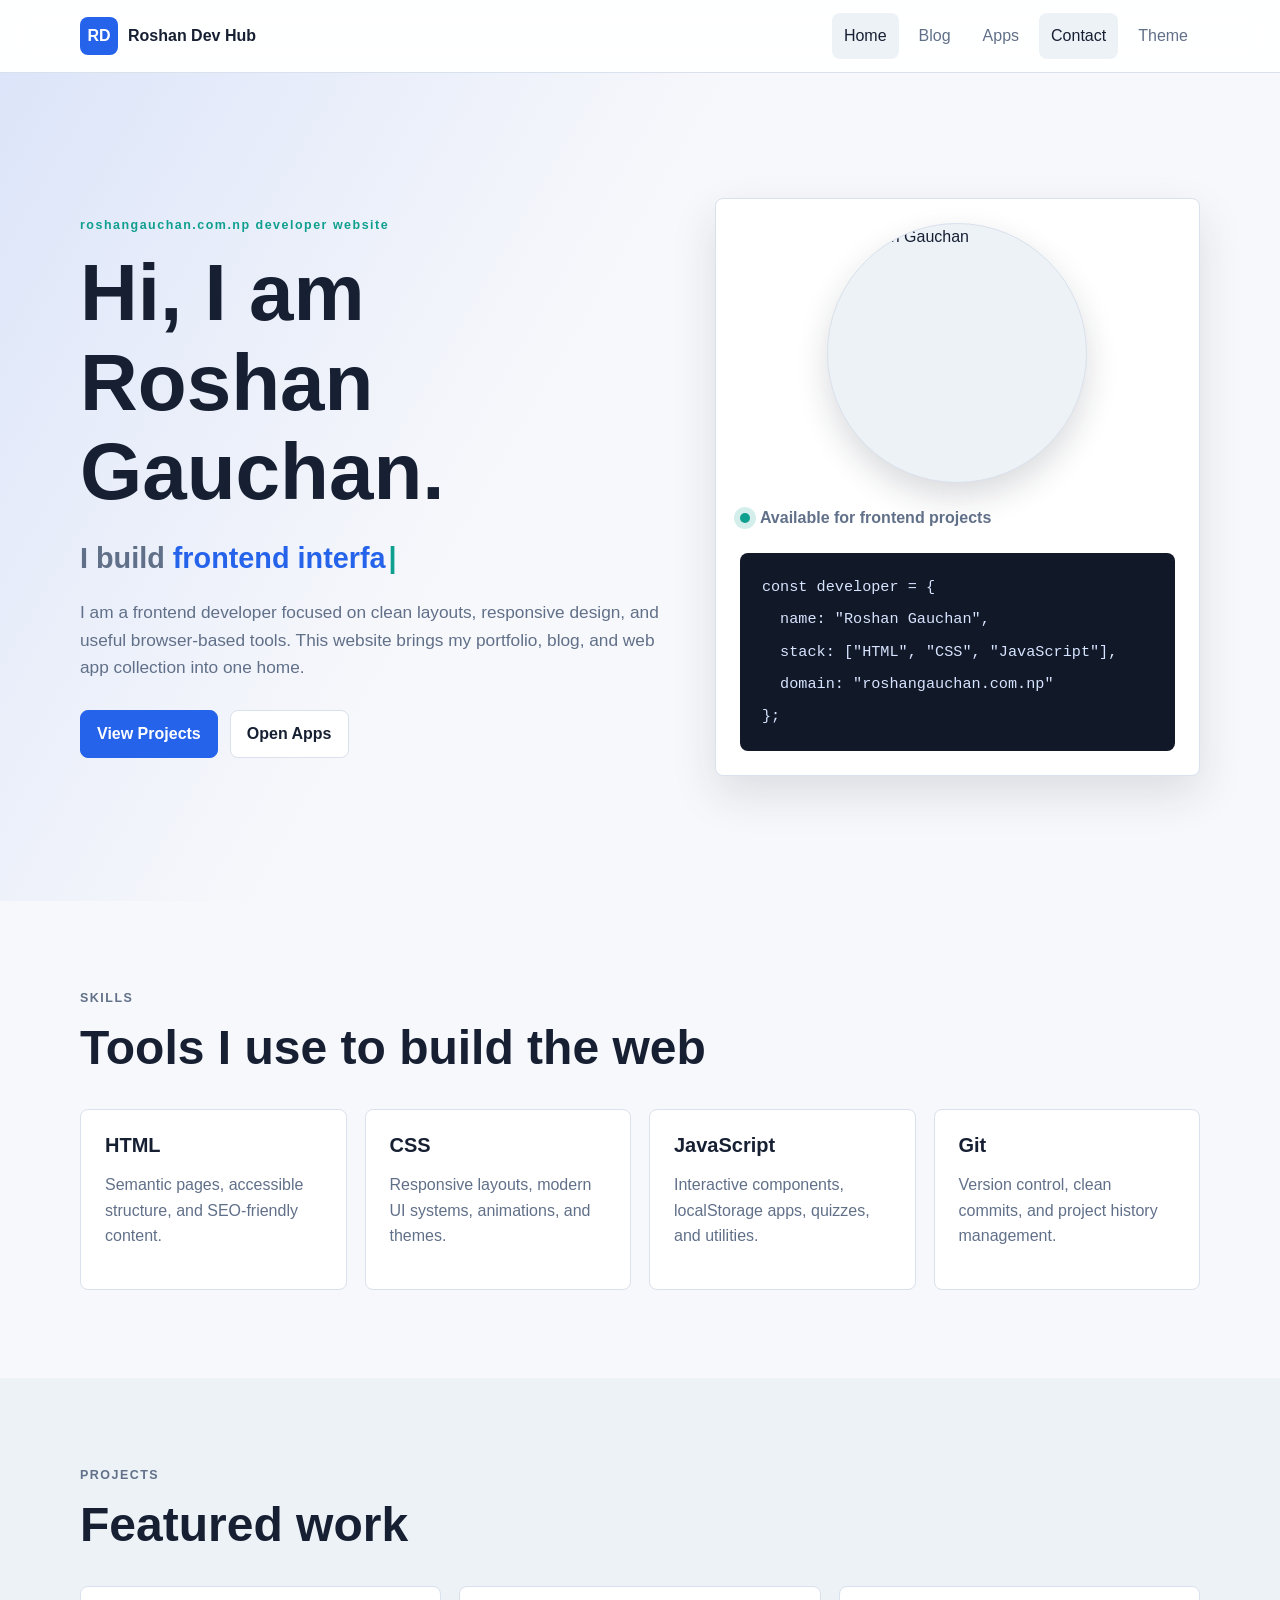
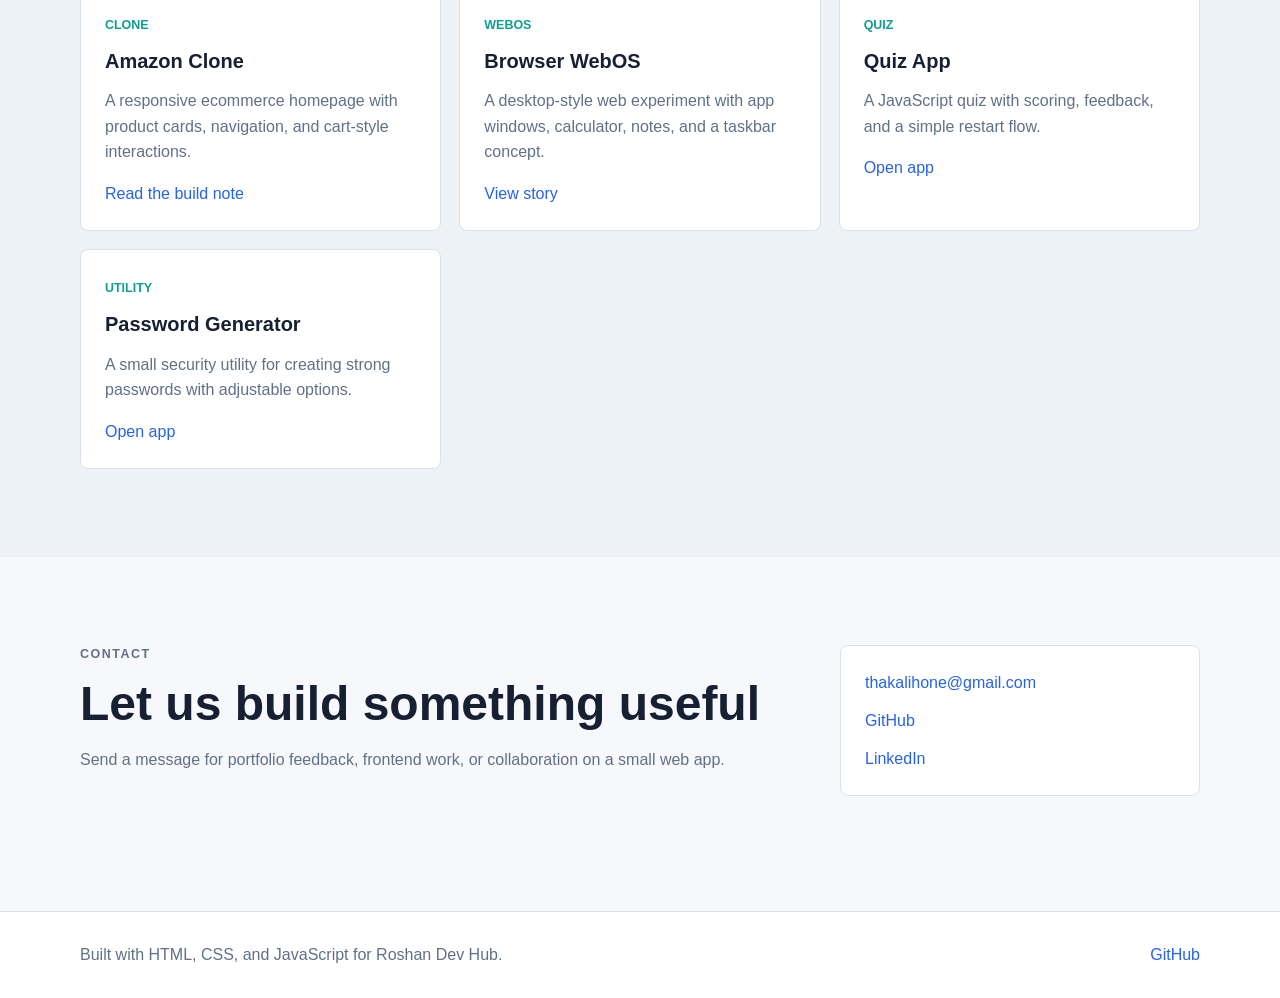
==== commit 8e2ea87e: "final product for now" ====
--- a/index.html
+++ b/index.html
@@ -29,8 +29,8 @@
     <section class="hero section">
       <div class="container hero-grid">
         <div class="hero-copy reveal">
-          <p class="eyebrow">roshangauchan.com.np developer website</p>
-          <h1>Hi, I am Roshan.</h1>
+          <p class="eyebrow" style="text-transform: lowercase;">roshangauchan.com.np developer website</p>
+          <h1>Hi, I am Roshan Gauchan.</h1>
           <p class="hero-title">I build <span class="typing-text" data-words="frontend interfaces,JavaScript projects,mini web apps,developer tools"></span></p>
           <p class="hero-intro">
             I am a frontend developer focused on clean layouts, responsive design, and useful browser-based tools. This website brings my portfolio, blog, and web app collection into one home.
@@ -41,15 +41,16 @@
           </div>
         </div>
         <div class="profile-panel reveal" aria-label="Developer profile summary">
+          <img class="profile-photo" src="assets/profile-photo.png" alt="Roshan Gauchan">
           <div class="status-row">
             <span class="status-dot"></span>
             Available for frontend projects
           </div>
           <div class="code-card">
             <span>const developer = {</span>
-            <span>&nbsp;&nbsp;name: "Roshan",</span>
+            <span>&nbsp;&nbsp;name: "Roshan Gauchan",</span>
             <span>&nbsp;&nbsp;stack: ["HTML", "CSS", "JavaScript"],</span>
-            <span>&nbsp;&nbsp;domain: "roshan.com.np"</span>
+            <span>&nbsp;&nbsp;domain: "roshangauchan.com.np"</span>
             <span>};</span>
           </div>
         </div>
@@ -126,9 +127,9 @@
           <p>Send a message for portfolio feedback, frontend work, or collaboration on a small web app.</p>
         </div>
         <div class="contact-card reveal">
-          <a href="mailto:hello@roshan.com.np">hello@roshan.com.np</a>
-          <a href="https://github.com/" target="_blank" rel="noreferrer">GitHub</a>
-          <a href="https://www.linkedin.com/" target="_blank" rel="noreferrer">LinkedIn</a>
+          <a href="mailto:thakalihone@gmail.com">thakalihone@gmail.com</a>
+          <a href="https://github.com/thakalihone-beep" target="_blank" rel="noreferrer">GitHub</a>
+          <a href="https://www.linkedin.com/in/roshan-gauchan-33381b417" target="_blank" rel="noreferrer">LinkedIn</a>
         </div>
       </div>
     </section>
@@ -137,10 +138,10 @@
   <footer class="site-footer">
     <div class="container footer-inner">
       <p>Built with HTML, CSS, and JavaScript for Roshan Dev Hub.</p>
-      <a href="https://github.com/" target="_blank" rel="noreferrer">GitHub</a>
+      <a href="https://github.com/thakalihone-beep" target="_blank" rel="noreferrer">GitHub</a>
     </div>
   </footer>
 
-  <script src="script.js"></script>
+  <script src="main.js"></script>
 </body>
 </html>
--- a/style.css
+++ b/style.css
@@ -242,6 +242,12 @@
   padding: 10px 16px;
 }
 
+.button:disabled,
+.app-button:disabled {
+  cursor: not-allowed;
+  opacity: 0.6;
+}
+
 .primary,
 .button.primary,
 .app-button.primary {
@@ -268,6 +274,19 @@
 
 .profile-panel {
   padding: 24px;
+}
+
+.profile-photo {
+  display: block;
+  width: min(260px, 100%);
+  aspect-ratio: 1;
+  margin: 0 auto 22px;
+  border: 1px solid var(--line);
+  border-radius: 50%;
+  object-fit: cover;
+  object-position: center;
+  background: var(--surface-soft);
+  box-shadow: 0 14px 32px rgba(23, 32, 51, 0.16);
 }
 
 .status-row {
@@ -488,6 +507,26 @@
   border-color: var(--primary);
 }
 
+.quiz-options button:disabled {
+  cursor: default;
+}
+
+.quiz-options button.correct {
+  border-color: var(--accent);
+  background: color-mix(in srgb, var(--accent) 18%, var(--surface));
+  color: var(--text);
+}
+
+.quiz-options button.wrong {
+  border-color: #dc2626;
+  background: color-mix(in srgb, #dc2626 13%, var(--surface));
+  color: var(--text);
+}
+
+.quiz-options button.selected {
+  box-shadow: inset 4px 0 0 var(--accent);
+}
+
 .result-line {
   min-height: 28px;
   margin: 16px 0 0;
@@ -507,6 +546,23 @@
 .article-body h2 {
   margin-top: 32px;
   font-size: 1.55rem;
+}
+
+.article-meta {
+  margin: 10px 0 24px;
+  color: var(--accent);
+  font-size: 0.9rem;
+  font-weight: 800;
+}
+
+.reading-progress {
+  position: fixed;
+  top: 0;
+  left: 0;
+  z-index: 30;
+  width: 0;
+  height: 4px;
+  background: var(--accent);
 }
 
 .reveal {
